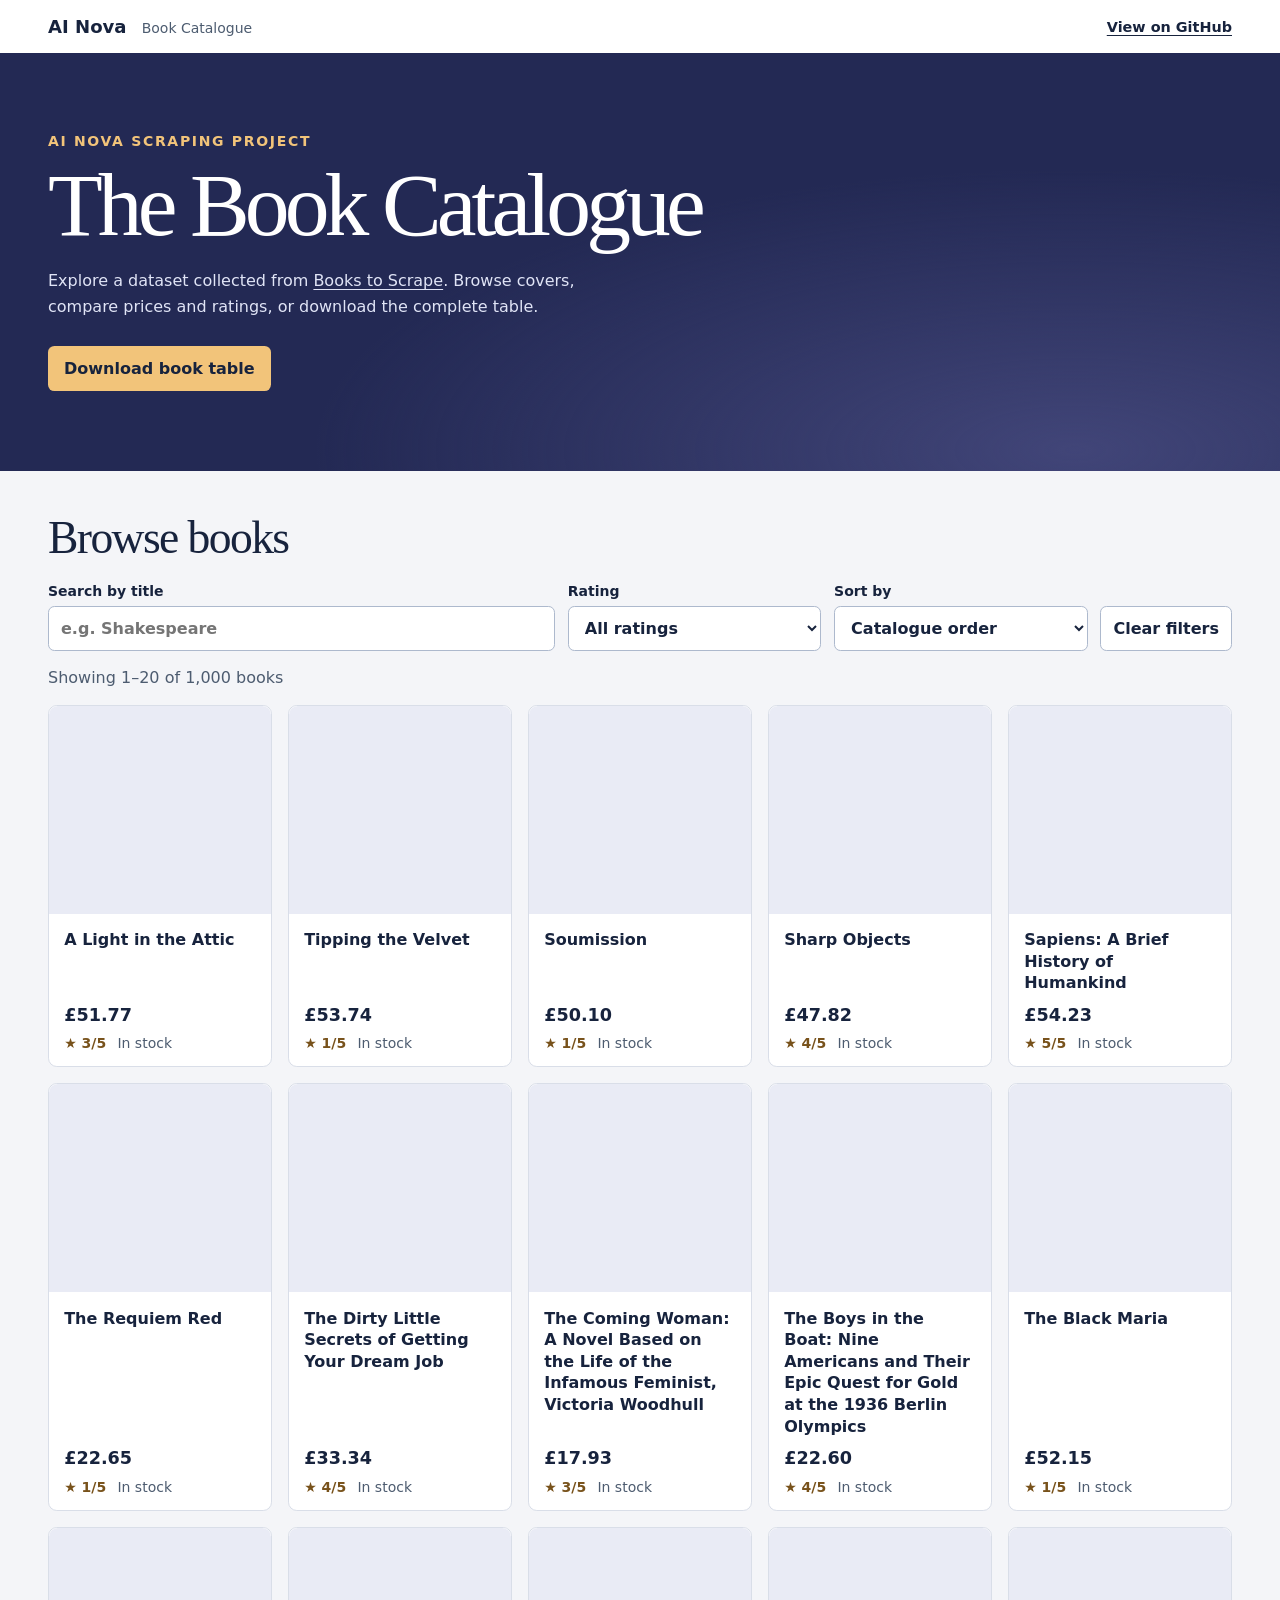
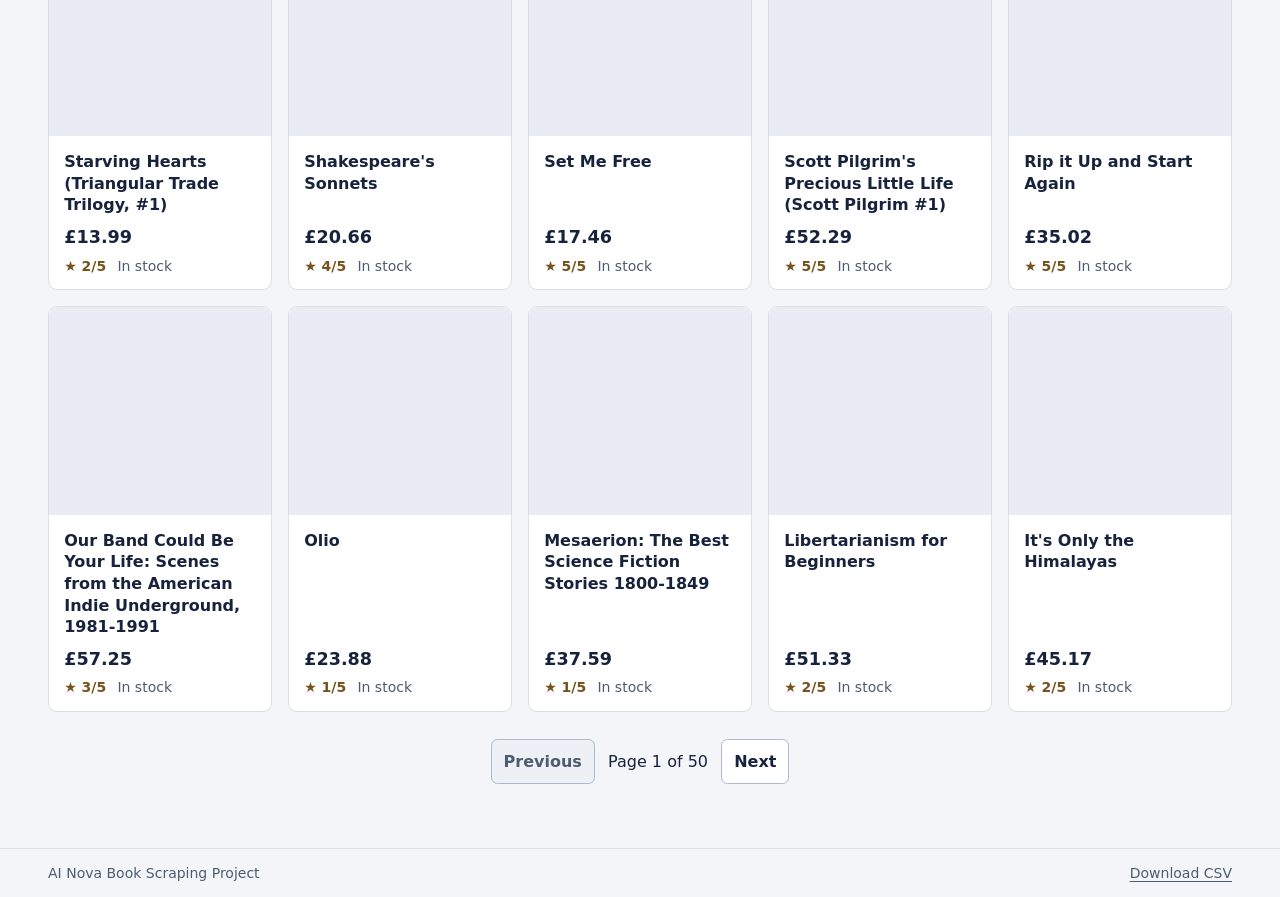
==== docs/index.html @ 01d65879 "Build searchable catalogue for 1,000 scraped books" ====
<!doctype html>
<html lang="en">
<head>
  <meta charset="utf-8">
  <meta name="viewport" content="width=device-width, initial-scale=1">
  <meta name="description" content="Browse the AI Nova catalogue of books collected from Books to Scrape.">
  <title>AI Nova | Book Catalogue</title>
  <link rel="stylesheet" href="styles.css">
  <script defer src="catalogue.js"></script>
</head>
<body>
  <header class="site-header">
    <div class="shell header-inner">
      <a class="wordmark" href="./">AI Nova <span>Book Catalogue</span></a>
      <a class="repo-link" href="https://github.com/Lumimaki/AI-NOVA-Book-Scraping-Tool">View on GitHub</a>
    </div>
  </header>
  <main>
    <section class="hero" aria-labelledby="page-title">
      <div class="shell hero-inner">
        <div>
          <p class="eyebrow">AI Nova scraping project</p>
          <h1 id="page-title">The Book Catalogue</h1>
          <p class="intro">Explore a dataset collected from <a href="https://books.toscrape.com/">Books to Scrape</a>. Browse covers, compare prices and ratings, or download the complete table.</p>
          <a class="download" href="books.csv" download>Download book table</a>
        </div>
        <div id="hero-covers" class="hero-covers" aria-hidden="true"></div>
      </div>
    </section>
    <section class="shell catalogue" aria-labelledby="browse-title">
      <h2 id="browse-title" tabindex="-1">Browse books</h2>
      <form id="filters" class="filters" role="search" hidden>
        <label>Search by title
          <input id="query" type="search" placeholder="e.g. Shakespeare" autocomplete="off">
        </label>
        <label>Rating
          <select id="rating">
            <option value="">All ratings</option>
            <option value="5">5 stars</option>
            <option value="4">4 stars</option>
            <option value="3">3 stars</option>
            <option value="2">2 stars</option>
            <option value="1">1 star</option>
          </select>
        </label>
        <label>Sort by
          <select id="sort">
            <option value="source">Catalogue order</option>
            <option value="title">Title A–Z</option>
            <option value="price-asc">Lowest price</option>
            <option value="price-desc">Highest price</option>
            <option value="rating">Highest rating</option>
          </select>
        </label>
        <button type="reset" class="reset">Clear filters</button>
      </form>
      <p id="results-status" class="status" role="status">Loading books…</p>
      <noscript><p>Enable JavaScript to browse the catalogue, or <a href="books.csv" download>download the book table</a>.</p></noscript>
      <ul id="books" class="books" aria-label="Books"></ul>
      <nav id="pagination" class="pagination" aria-label="Catalogue pages" hidden>
        <button id="previous" type="button">Previous</button>
        <span id="page-number"></span>
        <button id="next" type="button">Next</button>
      </nav>
    </section>
  </main>
  <footer class="site-footer">
    <div class="shell footer-inner"><span>AI Nova Book Scraping Project</span><a href="books.csv" download>Download CSV</a></div>
  </footer>

  <template id="book-card">
    <li class="card">
      <div class="cover"><img alt="" loading="lazy" width="150" height="200"></div>
      <div class="book-details">
        <h3><a class="book-title"></a></h3>
        <p class="price"></p>
        <div class="book-meta"><span class="rating"></span><span class="availability"></span></div>
      </div>
    </li>
  </template>
</body>
</html>
---- docs/styles.css ----
:root {
  color-scheme: light;
  --ink: #17233d;
  --muted: #4d5c70;
  --indigo: #232954;
  --paper: #f4f5f8;
  --line: #d9dee8;
  --accent: #f2c47a;
  font-family: system-ui, sans-serif;
  color: var(--ink);
  background: var(--paper);
}

* { box-sizing: border-box; }
[hidden] { display: none !important; }
body { margin: 0; }
a { color: inherit; text-underline-offset: .2em; }
:focus-visible { outline: 3px solid #5967d0; outline-offset: 4px; }
.shell { width: min(74rem, 100% - 3rem); margin-inline: auto; }
.site-header { background: #fff; }
.header-inner, .footer-inner {
  display: flex;
  align-items: center;
  justify-content: space-between;
  gap: 1rem;
  padding-block: 1rem;
}
.wordmark { font-weight: 800; text-decoration: none; font-size: 1.13rem; }
.wordmark span { margin-left: .55rem; color: var(--muted); font-size: .875rem; font-weight: 500; }
.repo-link { font-weight: 650; font-size: .9rem; }

.hero {
  color: #fff;
  background: radial-gradient(ellipse at 84% 95%, #414578, transparent 50%), var(--indigo);
  overflow: hidden;
}
.hero-inner {
  display: grid;
  grid-template-columns: minmax(0, 1fr) 21rem;
  align-items: center;
  gap: 2rem;
  padding-block: clamp(2.8rem, 7vw, 5rem);
}
.eyebrow { margin: 0 0 .75rem; color: var(--accent); font-size: .875rem; font-weight: 750; text-transform: uppercase; letter-spacing: .12em; }
h1, h2 { margin: 0; font-family: Georgia, serif; font-weight: 500; }
h1 { font-size: clamp(2.9rem, 7vw, 5.6rem); line-height: .98; letter-spacing: -.055em; }
.intro { margin: 1.2rem 0 1.6rem; color: #e0e4f6; max-width: 33rem; line-height: 1.65; }
.download {
  display: inline-flex;
  align-items: center;
  min-height: 2.8rem;
  border-radius: .4rem;
  background: var(--accent);
  padding-inline: 1rem;
  color: var(--ink);
  font-weight: 750;
  text-decoration: none;
}
.download:hover { background: #ffdb9d; }
.hero-covers { display: flex; align-items: center; justify-content: center; }
.hero-covers img {
  width: 7.9rem;
  height: 11.8rem;
  object-fit: cover;
  border-radius: .16rem .42rem .42rem .16rem;
  background: #3f4679;
  box-shadow: 0 1rem 2.3rem #101431aa;
}
.hero-covers img:first-child { transform: translateX(1rem) rotate(-13deg); }
.hero-covers img:nth-child(2) { position: relative; z-index: 1; transform: translateY(-.6rem); }
.hero-covers img:last-child { transform: translateX(-1rem) rotate(11deg); }

.catalogue { padding-block: 2.5rem 4rem; }
h2 { font-size: clamp(2rem, 4vw, 2.85rem); letter-spacing: -.035em; }
.filters {
  display: grid;
  grid-template-columns: minmax(11rem, 2fr) repeat(2, minmax(9rem, 1fr)) auto;
  align-items: end;
  gap: .8rem;
  margin-top: 1.2rem;
}
.filters label { display: grid; gap: .4rem; font-size: .875rem; font-weight: 700; }
input, select, button {
  min-height: 2.8rem;
  border: 1px solid #adb9cd;
  border-radius: .4rem;
  background: #fff;
  color: var(--ink);
  font: inherit;
  padding: .55rem .75rem;
}
input, select { width: 100%; font-size: 1rem; }
button { cursor: pointer; font-weight: 700; }
button:disabled { cursor: default; color: var(--muted); background: #edf0f5; }
button:hover:enabled { background: #eef0ff; border-color: #5967a1; }
.status { color: var(--muted); margin: 1.1rem 0; }
.books {
  display: grid;
  grid-template-columns: repeat(auto-fill, minmax(min(100%, 14rem), 1fr));
  gap: 1rem;
  margin: 0;
  padding: 0;
  list-style: none;
}
.card { display: flex; flex-direction: column; min-width: 0; border: 1px solid var(--line); border-radius: .55rem; background: #fff; }
.cover {
  display: grid;
  place-items: center;
  height: 13rem;
  border-radius: .55rem .55rem 0 0;
  background: #e9ebf5;
  padding: 1rem;
}
.cover img { width: auto; max-width: 100%; height: auto; max-height: 11rem; box-shadow: 0 .4rem .9rem #27315238; border-radius: .1rem; }
.book-details { display: flex; flex: 1; flex-direction: column; padding: .95rem; }
.book-details h3 { margin: 0 0 .7rem; font-size: 1rem; line-height: 1.35; overflow-wrap: anywhere; }
.book-title { text-decoration: none; }
.book-title:hover { text-decoration: underline; }
.price { margin: auto 0 .65rem; font-size: 1.1rem; font-weight: 800; }
.book-meta { display: flex; align-items: baseline; flex-wrap: wrap; gap: .35rem .7rem; font-size: .875rem; }
.rating { color: #78521b; font-weight: 750; }
.availability { color: var(--muted); }
.pagination { display: flex; justify-content: center; align-items: center; gap: .7rem; margin-top: 1.7rem; }
.pagination span { min-width: 6.5rem; text-align: center; }
.site-footer { border-top: 1px solid var(--line); color: var(--muted); font-size: .875rem; }

@media (max-width: 52rem) {
  .hero-inner { grid-template-columns: minmax(0, 1fr) 13rem; }
  .hero-covers img { width: 5.3rem; height: 8rem; }
  .filters { grid-template-columns: 1fr 1fr; }
}
@media (max-width: 36rem) {
  .shell { width: calc(100% - 2rem); }
  .hero-inner { grid-template-columns: 1fr; }
  .hero-covers, .wordmark span { display: none; }
  .filters label:first-child { grid-column: 1 / -1; }
  .reset { justify-self: start; }
  .books { grid-template-columns: repeat(2, minmax(0, 1fr)); gap: .65rem; }
  .cover { height: 10.5rem; padding: .7rem; }
  .cover img { max-height: 9.1rem; }
  .book-details { padding: .7rem; }
}
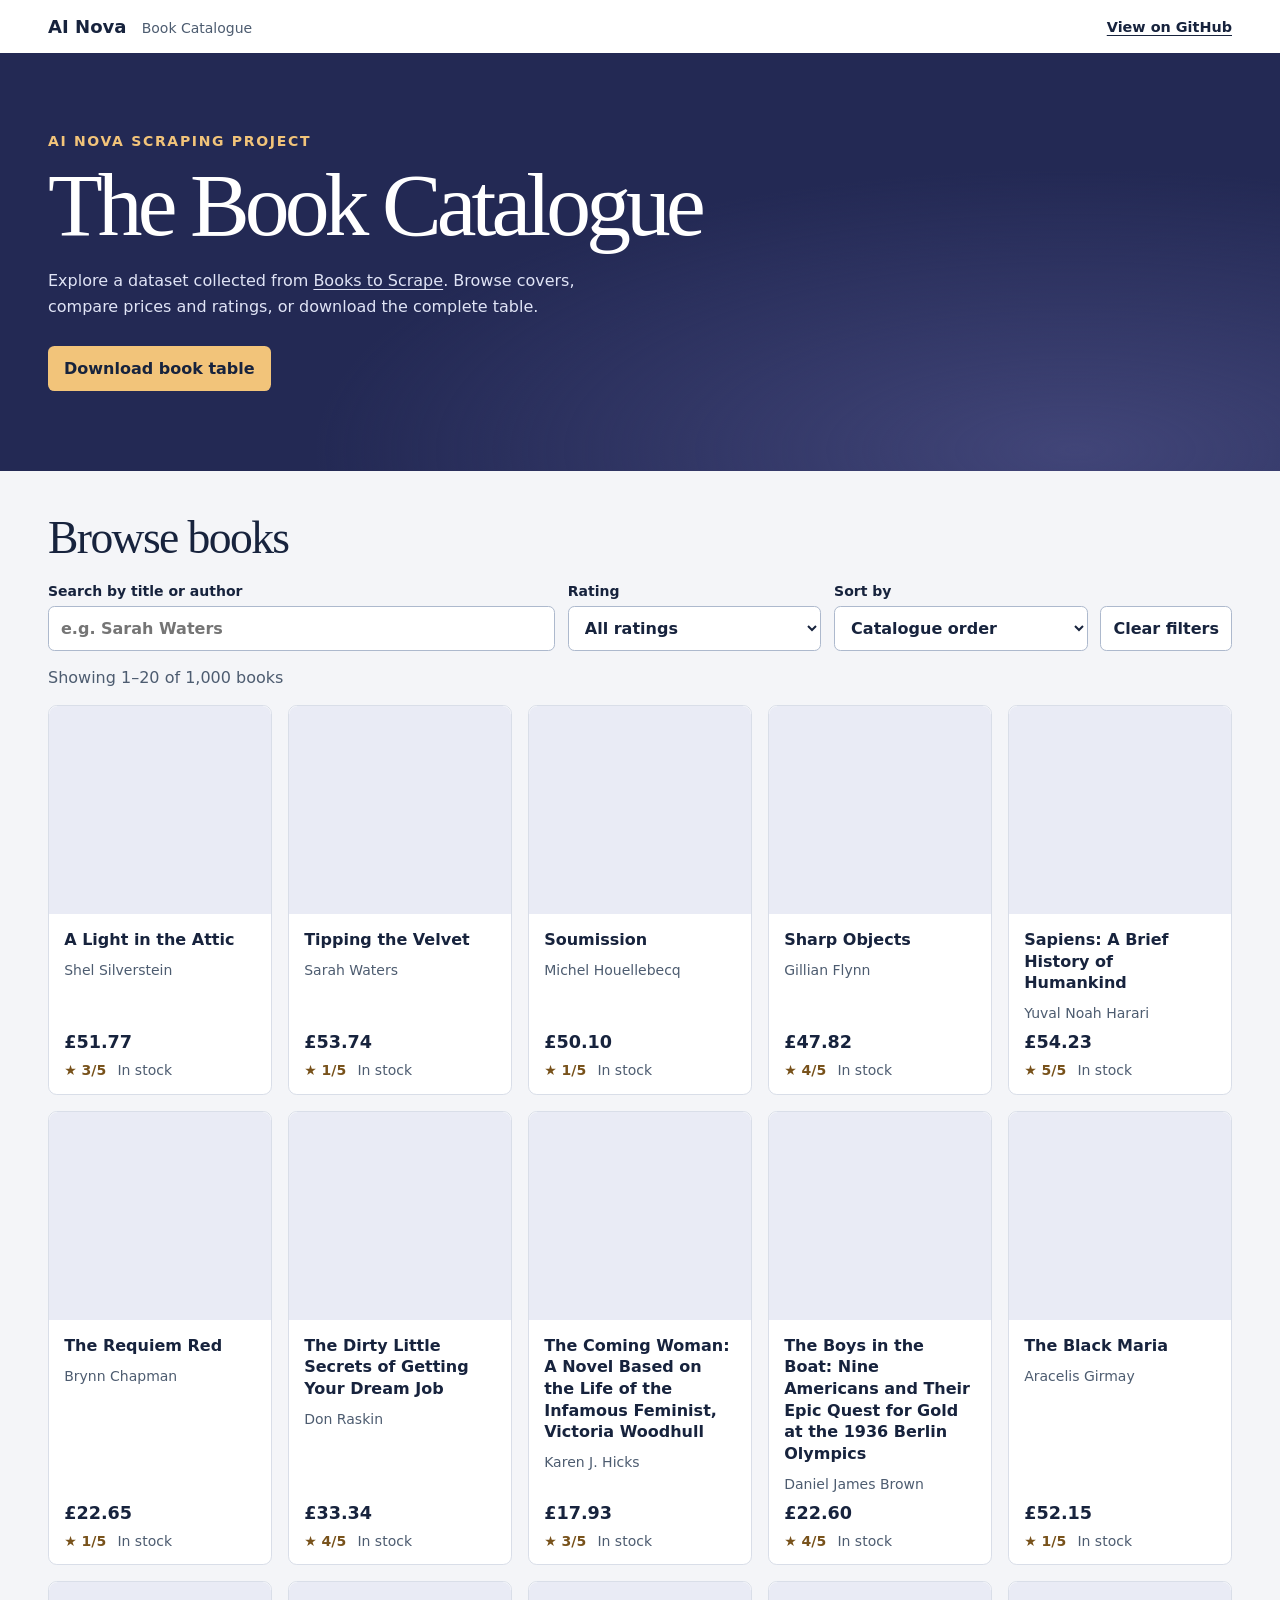
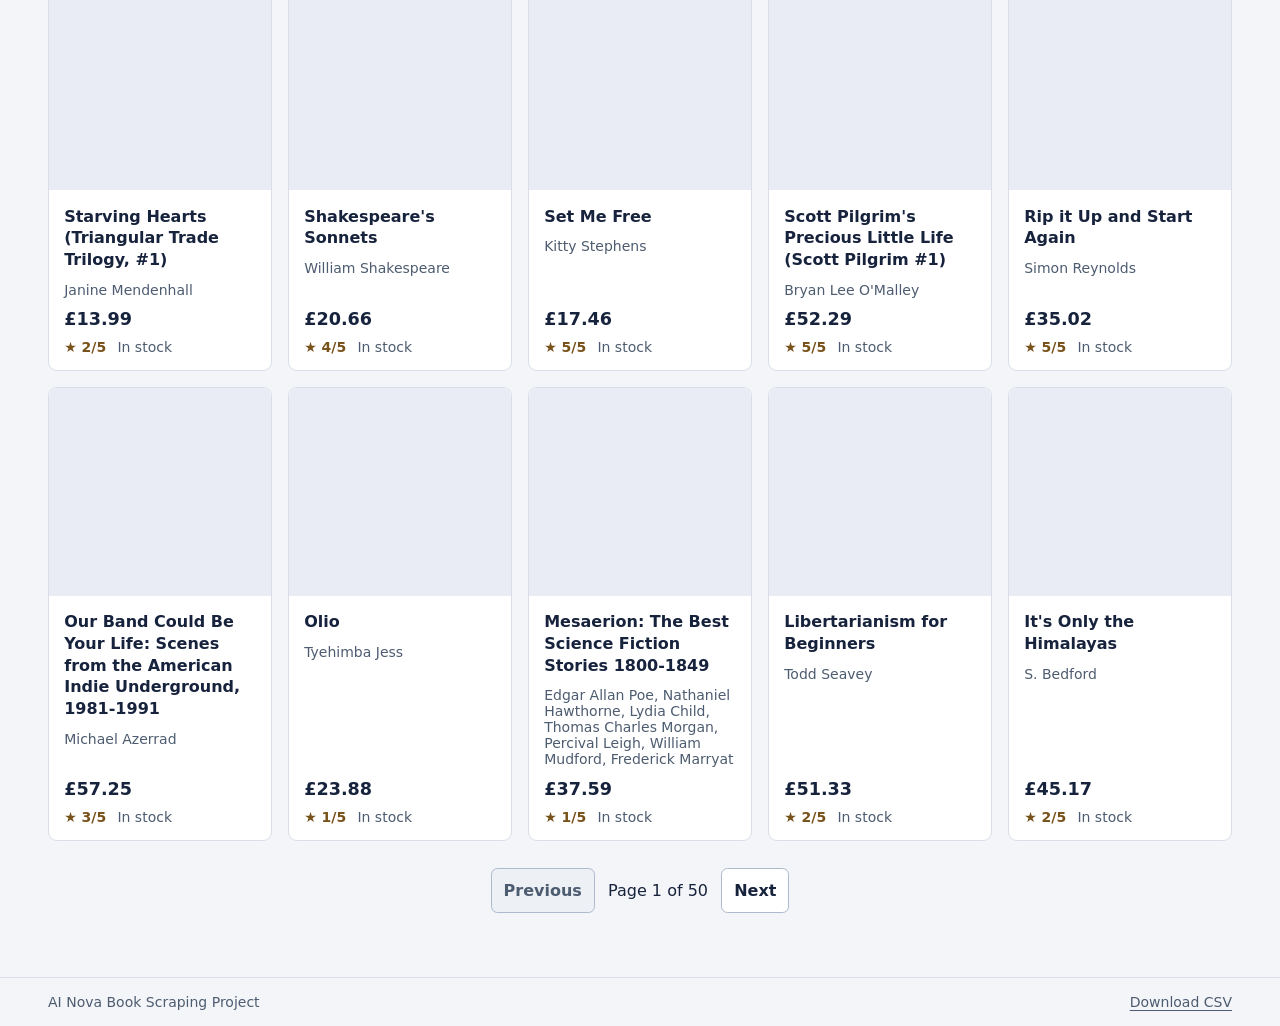
==== commit a1717a6f: "Add author search and credits to the book catalogue" ====
--- a/docs/index.html
+++ b/docs/index.html
@@ -30,8 +30,8 @@
     <section class="shell catalogue" aria-labelledby="browse-title">
       <h2 id="browse-title" tabindex="-1">Browse books</h2>
       <form id="filters" class="filters" role="search" hidden>
-        <label>Search by title
-          <input id="query" type="search" placeholder="e.g. Shakespeare" autocomplete="off">
+        <label>Search by title or author
+          <input id="query" type="search" placeholder="e.g. Sarah Waters" autocomplete="off">
         </label>
         <label>Rating
           <select id="rating">
@@ -73,6 +73,7 @@
       <div class="cover"><img alt="" loading="lazy" width="150" height="200"></div>
       <div class="book-details">
         <h3><a class="book-title"></a></h3>
+        <p class="book-author"></p>
         <p class="price"></p>
         <div class="book-meta"><span class="rating"></span><span class="availability"></span></div>
       </div>
--- a/docs/styles.css
+++ b/docs/styles.css
@@ -116,6 +116,7 @@
 .book-details h3 { margin: 0 0 .7rem; font-size: 1rem; line-height: 1.35; overflow-wrap: anywhere; }
 .book-title { text-decoration: none; }
 .book-title:hover { text-decoration: underline; }
+.book-author { color: var(--muted); font-size: .875rem; margin: 0 0 .7rem; overflow-wrap: anywhere; }
 .price { margin: auto 0 .65rem; font-size: 1.1rem; font-weight: 800; }
 .book-meta { display: flex; align-items: baseline; flex-wrap: wrap; gap: .35rem .7rem; font-size: .875rem; }
 .rating { color: #78521b; font-weight: 750; }
